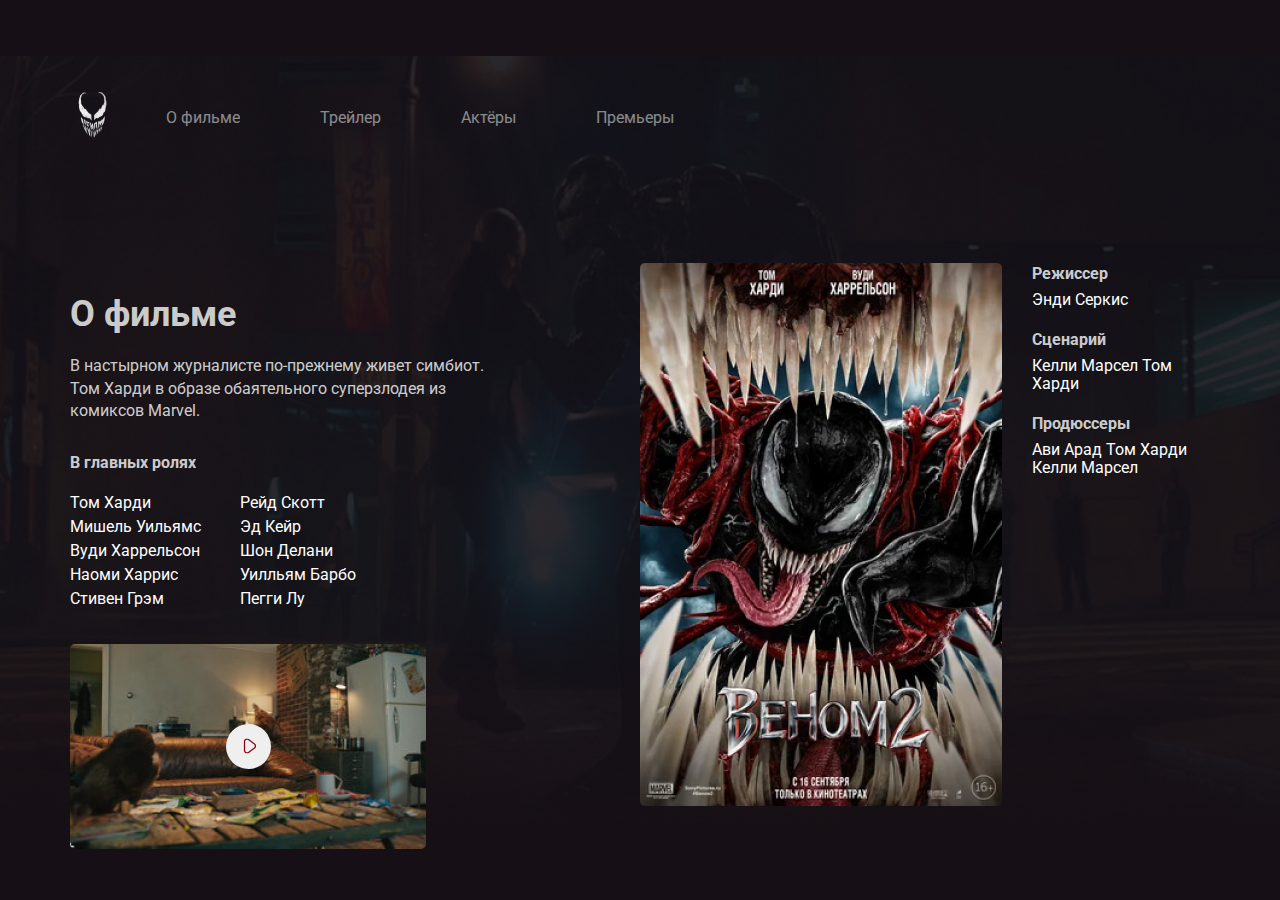
==== about.html @ 603b91ea "Main and about pages" ====
<!DOCTYPE html>
<html lang="ru">
<head>
  <meta charset="UTF-8">
  <meta http-equiv="X-UA-Compatible" content="IE=edge">
  <meta name="viewport" content="width=device-width, initial-scale=1.0">
  <title>О фильме - Venom 2</title>
  <link rel="preconnect" href="https://fonts.gstatic.com">
  <link href="https://fonts.googleapis.com/css2?family=Roboto:wght@400;700&display=swap" rel="stylesheet">
  <link rel="stylesheet" href="css/normalize.css">
  <link rel="stylesheet" href="css/style.css">
</head>
<body class="primary-bg">
 <div class="container">
    <header class="header">
      <a href="index.html" class="logo-link">
        <img width="46" height="71" src="img/logo.png" alt="logo: venom" class="logo-image">
      </a>
      <nav class="nav">
        <ul class="nav-menu">
          <li class="nav-menu-item">
            <a href="about.html" class="nav-menu-link">О фильме</a>
          </li>
          <li class="nav-menu-item">
            <a href="#" class="nav-menu-link">Трейлер</a>
          </li>
          <li class="nav-menu-item">
            <a href="#" class="nav-menu-link">Актёры</a>
          </li>
          <li class="nav-menu-item">
            <a href="#" class="nav-menu-link">Премьеры</a>
          </li>
        </ul>
      </nav>
    </header>
    <div class="content">
      <div class="col">
        <h2 class="content-title">О фильме</h2>
        <p class="content-text">В настырном журналисте по-прежнему живет симбиот. Том Харди в образе обаятельного суперзлодея из комиксов Marvel.</p>
        <h3 class="content-subtitle">В главных ролях</h3>
        <ul class="list column-2">
          <li class="list-item">Том Харди</li>
          <li class="list-item">Мишель Уильямс</li>
          <li class="list-item">Вуди Харрельсон</li>
          <li class="list-item">Наоми Харрис</li>
          <li class="list-item">Стивен Грэм</li>
          <li class="list-item">Рейд Скотт</li>
          <li class="list-item">Эд Кейр</li>
          <li class="list-item">Шон Делани</li>
          <li class="list-item">Уилльям Барбо</li>
          <li class="list-item">Пегги Лу</li>
        </ul>
        <div class="trailer">
          <button class="play">
            <img src="img/play.svg" alt="icon: play" class="play-icon">
          </button>
        </div>
      </div>
      <!-- /.col -->
      <div class="col">
        <div class="poster-wrapper">
          <img src="img/poster.jpg" alt="photo: poster venom 2" class="poster">
          <div class="creators">
            <h3 class="content-subtitle">Режиссер</h3>
            <ul class="list">
              </li class="item-list">Энди Серкис</li>
            </ul>
            <h3 class="content-subtitle">Сценарий</h3>
            <ul class="list">
              </li class="item-list">Келли Марсел</li>
              </li class="item-list">Том Харди</li>
            </ul>
            <h3 class="content-subtitle">Продюссеры</h3>
            <ul class="list">
              </li class="item-list">Ави Арад</li>
              </li class="item-list">Том Харди</li>
              </li class="item-list">Келли Марсел</li>
            </ul>
          </div>
        </div>
        <!-- /.poster-wrapper -->
      </div>
      <!-- /.col -->
    </div>
    <!-- /.content -->
 </div>
</body>
</html>
---- css/style.css ----
body {
  background: #160f15;
  font-family: "Roboto", sans-serif;
  color: #ffffff;
  padding: 40px;
}
.container {
  max-width: 1140px;
  margin: auto;
}
.header {
  display: flex;
  align-items: center;
  padding-top: 40px;
  margin-bottom: 108px;
}
.logo-link {
  display: inline-block;
}
.nav-menu {
  margin: 0;
  padding: 0;
  list-style: none;
  display: flex;
}
.nav-menu-item {
  margin-right: 30px;
  padding-left: 50px;
}
.nav-menu-link {
  text-decoration: none;
  color: #ffffff;
  opacity: 0.5;
}
.film-date {
  display: block;
  font-size: 24px;
  line-height: 28px;
  color: rgba(255, 255, 255, 0.8);
  margin-bottom: 38px;
}
.film-description {
  margin-top: 40px;
  max-width: 423px;
  font-weight: normal;
  font-size: 16px;
  line-height: 140%;
  color: rgba(255, 255, 255, 0.8);
}
.button {
  padding: 15px 30px;
  border: none;
  border-radius: 5px;
  text-decoration: none;
  cursor: pointer;
}

.button-icon,
.button-text {
  display: inline-block;
  vertical-align: middle;
}

.button-text {
  font-size: 14px;
  line-height: 16px;
  margin-left: 10px;
}

.button-primary {
  color: #8d0019;
  background-color: #fff;
}

.button-link {
  color: #fff;
}
.button-group {
  margin-top: 70px;
}
.venom {
  position: absolute;
  top: 0;
  right: 0;
}
.blood {
  background: url(../img/blood.png) no-repeat top right,
    #160f15 url(../img/background_2.jpg) no-repeat center / 100%;
}
.primary-bg {
  background: #160f15 url(../img/background_2.jpg) no-repeat center / 100%;
}
.content {
  display: flex;
}
.col {
  flex-basis: 50%;
}
.content-title {
  font-weight: bold;
  font-size: 36px;
  line-height: 42px;
  color: rgba(255, 255, 255, 0.8);
  margin-bottom: 20px;
}
.content-text {
  max-width: 423px;
  font-size: 16px;
  line-height: 140%;
  color: rgba(255, 255, 255, 0.8);
  margin-bottom: 30px;
}
.content-subtitle {
  font-size: 16px;
  line-height: 140%;
  color: rgba(255, 255, 255, 0.8);
  margin-bottom: 15px;
  margin-top: 0;
}
.list {
  list-style-type: none;
  /*font-size: 16px;
  line-height: 140%;
  color: rgba(255, 255, 255, 0.8);*/
  padding: 0;
}
.list-item {
  line-height: 1.5;
}
.column-2 {
  -webkit-column-count: 2;
  -moz-column-count: 2;
  column-count: 2;
  -webkit-column-gap: 20px;
  -moz-column-gap: 20px;
  column-gap: 20px;
  max-width: 320px;
}

.content .trailer {
  width: 356px;
  height: 205px;
  background: url("../img/trailer-cover.jpg") no-repeat center / contain;
  border-radius: 5px;
  display: flex;
  align-items: center;
  justify-content: center;
  margin-top: 33px;
}

.trailer .play {
  width: 45px;
  height: 45px;
  border-radius: 50%;
  border: none;
  cursor: pointer;
}

.trailer .play-icon {
  transform: translate(1px, 2px);
}

.poster-wrapper {
  display: flex;
  align-items: start;
}
.poster {
  width: 362px;
  height: 543px;
  border-radius: 5px;
  margin-right: 30px;
}

.poster-wrapper .content-subtitle {
  margin-bottom: 5px;
}
.poster-wrapper .content-text {
}

.poster-wrapper .list {
  margin: 0;
  margin-bottom: 20px;
}
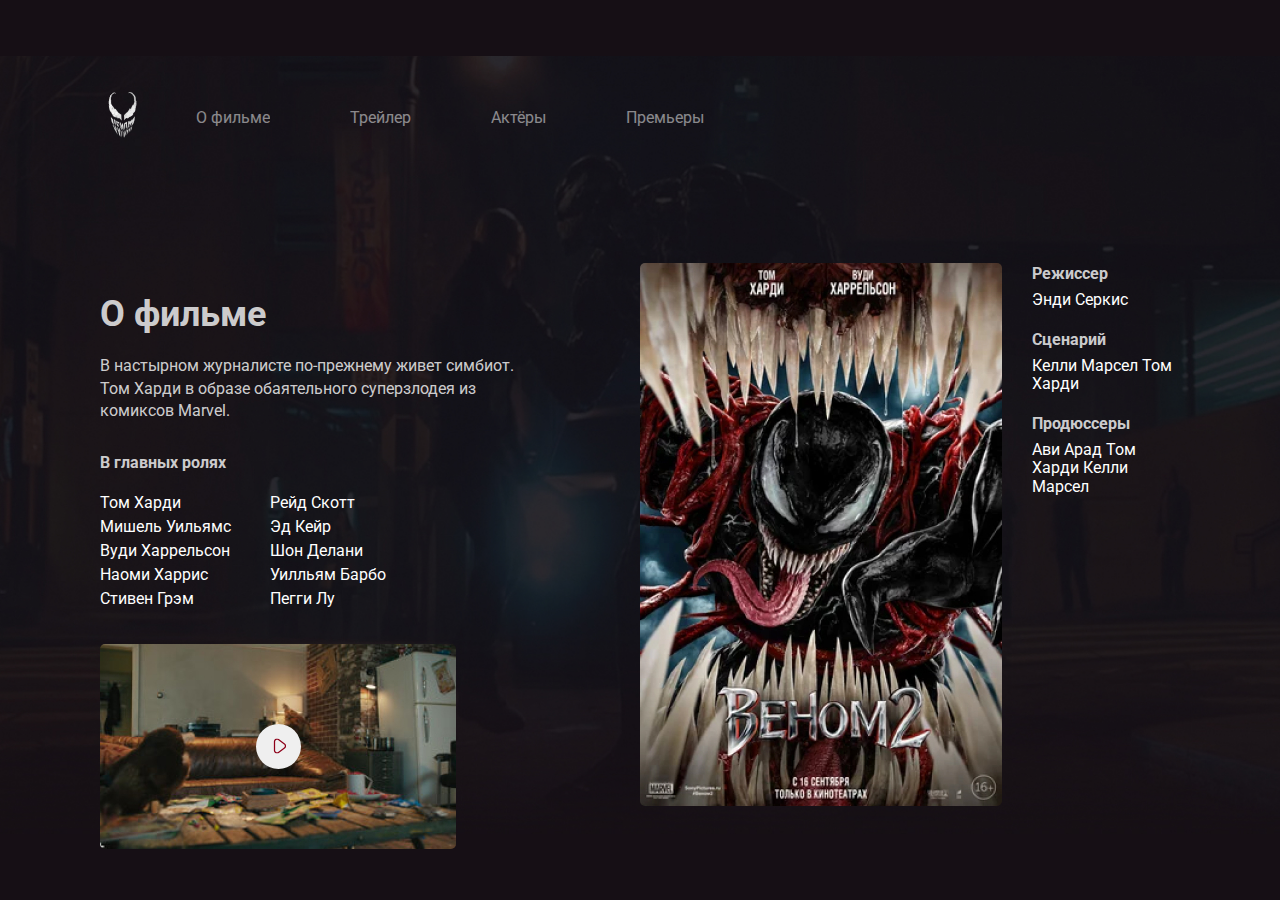
==== commit 179fd23a: "Some adaptive added. No menu yet" ====
--- a/about.html
+++ b/about.html
@@ -7,8 +7,11 @@
   <title>О фильме - Venom 2</title>
   <link rel="preconnect" href="https://fonts.gstatic.com">
   <link href="https://fonts.googleapis.com/css2?family=Roboto:wght@400;700&display=swap" rel="stylesheet">
+  <link rel="stylesheet" href="css/jquery.fancybox.min.css">
   <link rel="stylesheet" href="css/normalize.css">
   <link rel="stylesheet" href="css/style.css">
+  <script src="https://cdn.jsdelivr.net/npm/jquery@3.5.1/dist/jquery.min.js" defer></script>
+  <script src="/js/jquery.fancybox.min.js" defer></script>
 </head>
 <body class="primary-bg">
  <div class="container">
@@ -17,6 +20,10 @@
         <img width="46" height="71" src="img/logo.png" alt="logo: venom" class="logo-image">
       </a>
       <nav class="nav">
+        <button class="menu-button">
+          <span class="menu-button-text">меню</span>
+          <img src="img/menu.svg" alt="icon: burger menu" class="menu-button-icon">
+        </button>
         <ul class="nav-menu">
           <li class="nav-menu-item">
             <a href="about.html" class="nav-menu-link">О фильме</a>
--- a/css/style.css
+++ b/css/style.css
@@ -5,8 +5,16 @@
   padding: 40px;
 }
 .container {
-  max-width: 1140px;
+  /* max-width: 1140px; */
+  width: 90%;
   margin: auto;
+}
+.venom {
+  position: absolute;
+  top: 0;
+  right: 0;
+  max-width: 728px;
+  width: 50%;
 }
 .header {
   display: flex;
@@ -37,15 +45,18 @@
   font-size: 24px;
   line-height: 28px;
   color: rgba(255, 255, 255, 0.8);
-  margin-bottom: 38px;
+  margin-bottom: 2%;
 }
 .film-description {
-  margin-top: 40px;
+  margin-top: 3%;
   max-width: 423px;
   font-weight: normal;
   font-size: 16px;
   line-height: 140%;
   color: rgba(255, 255, 255, 0.8);
+}
+.film-logo {
+  width: 70%;
 }
 .button {
   padding: 15px 30px;
@@ -76,15 +87,10 @@
   color: #fff;
 }
 .button-group {
-  margin-top: 70px;
-}
-.venom {
-  position: absolute;
-  top: 0;
-  right: 0;
+  margin-top: 5%;
 }
 .blood {
-  background: url(../img/blood.png) no-repeat top right,
+  background: url(../img/blood.png) no-repeat top right / 70%,
     #160f15 url(../img/background_2.jpg) no-repeat center / 100%;
 }
 .primary-bg {
@@ -174,10 +180,57 @@
 .poster-wrapper .content-subtitle {
   margin-bottom: 5px;
 }
-.poster-wrapper .content-text {
-}
-
 .poster-wrapper .list {
   margin: 0;
   margin-bottom: 20px;
 }
+.menu-button {
+  display: none;
+}
+@media (max-width: 806px) {
+  .blood {
+    background: #160f15;
+  }
+  .venom {
+    top: 20%;
+  }
+  .nav-menu-item {
+    margin-right: 10px;
+    padding-left: 20px;
+  }
+}
+
+@media (max-width: 576px) {
+  .nav-menu {
+    display: none;
+  }
+  .nav {
+    margin-left: auto;
+  }
+  .nav-menu-item {
+    margin-right: 10px;
+    padding-left: 20px;
+  }
+  .menu-button {
+    display: flex;
+    align-items: center;
+    justify-content: center;
+    padding: 10px;
+    border: none;
+    background-color: #160f15;
+    cursor: pointer;
+    color: #fff;
+  }
+  .menu-button-text {
+    margin-right: 10px;
+  }
+  .button-group {
+    display: flex;
+    align-items: center;
+    justify-content: center;
+    flex-direction: column;
+  }
+  .film-text {
+    text-align: center;
+  }
+}
